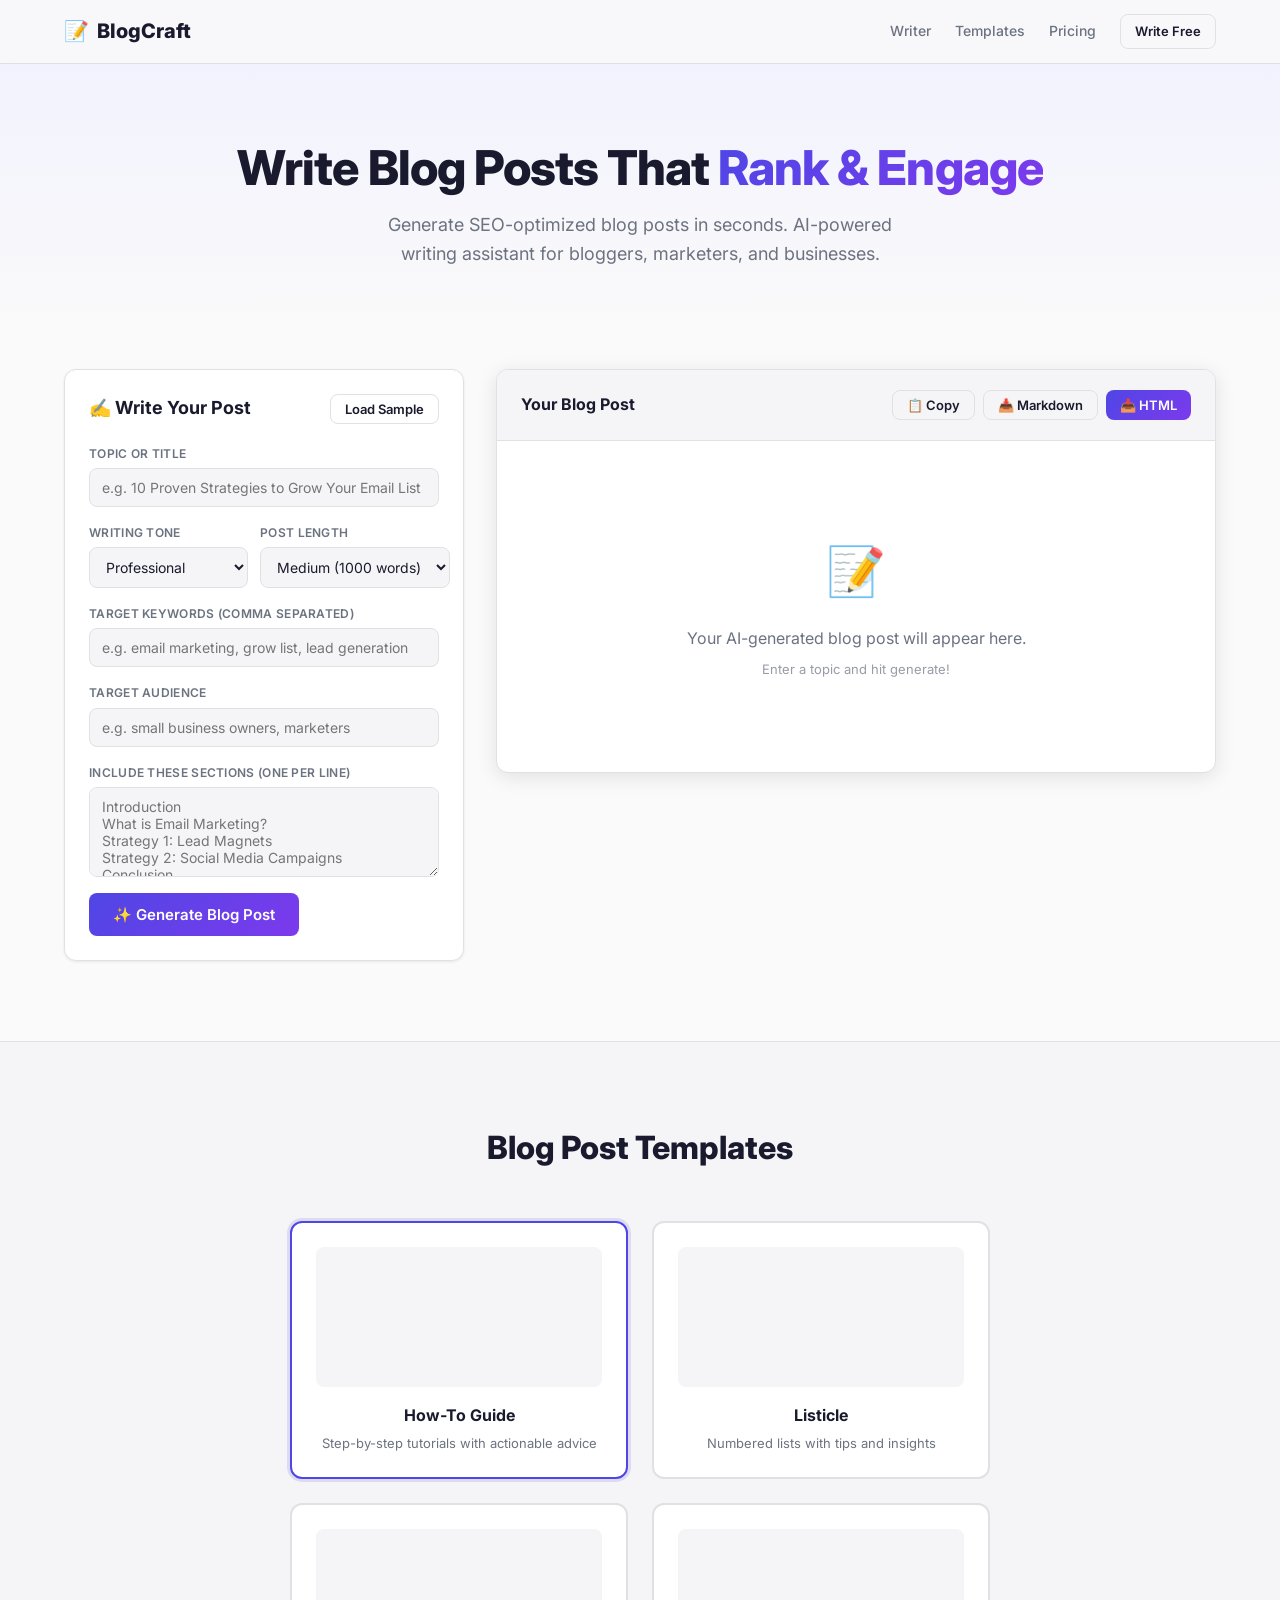
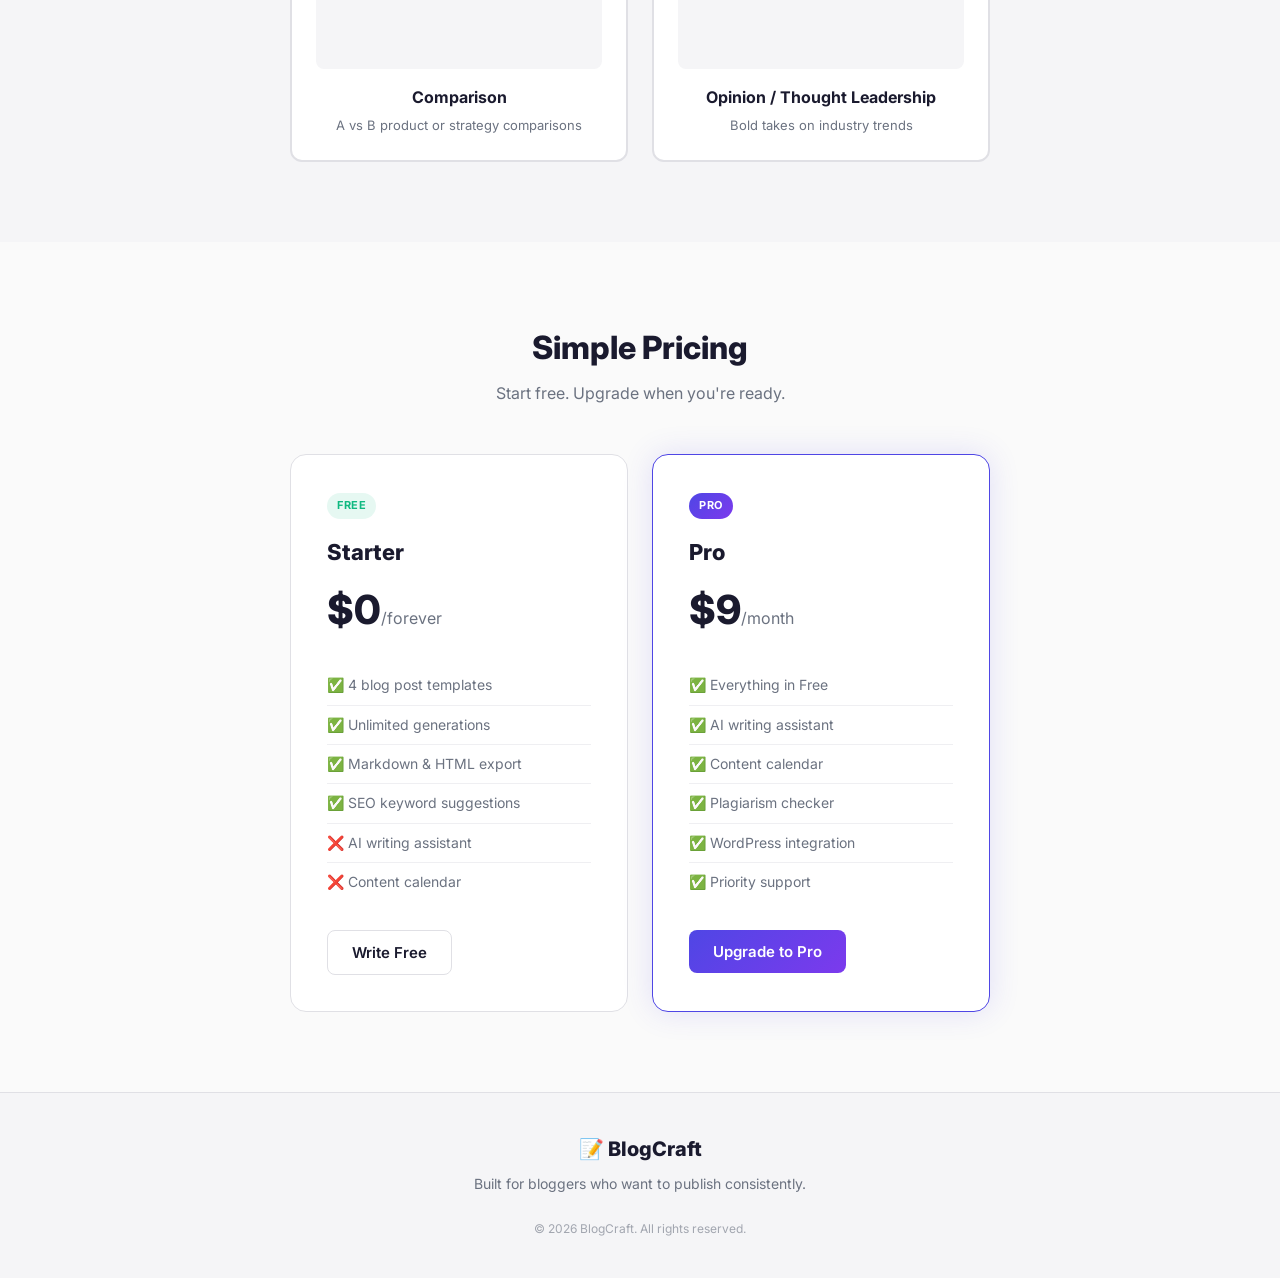
==== index.html @ 49702449 "Initial: blogcraft with AdSense" ====
<!DOCTYPE html>
<html lang="en">
<head>
  <meta charset="UTF-8">
  <meta name="viewport" content="width=device-width, initial-scale=1.0">
  <title>BlogCraft — AI Blog Post Writer | Free Blog Post Generator</title>
  <meta name="description" content="Generate full blog posts in seconds with our free AI-powered writer. Multiple tones, SEO-optimized outlines. No signup required.">
  <link rel="stylesheet" href="/src/css/style.css">
  <link rel="preconnect" href="https://fonts.googleapis.com">
  <link href="https://fonts.googleapis.com/css2?family=Inter:wght@400;500;600;700;800&family=Merriweather:wght@400;700&display=swap" rel="stylesheet">
<script async src="https://pagead2.googlesyndication.com/pagead/js/adsbygoogle.js?client=pub-8410225250422623" crossorigin="anonymous"></script>
</head>
<body>
  <nav class="navbar">
    <div class="container nav-inner">
      <a href="#" class="logo"><span class="logo-icon">📝</span> BlogCraft</a>
      <div class="nav-links">
        <a href="#writer" class="nav-link">Writer</a>
        <a href="#templates" class="nav-link">Templates</a>
        <a href="#pricing" class="nav-link">Pricing</a>
        <a href="#writer" class="btn btn-sm btn-outline">Write Free</a>
      </div>
    </div>
  </nav>

  <section class="hero">
    <div class="container hero-content">
      <h1>Write Blog Posts That <span class="gradient-text">Rank & Engage</span></h1>
      <p class="hero-subtitle">Generate SEO-optimized blog posts in seconds. AI-powered writing assistant for bloggers, marketers, and businesses.</p>
    </div>
  </section>

  <section id="writer" class="writer-section">
    <div class="container">
      <div class="writer-layout">
        <!-- Controls Panel -->
        <div class="controls-panel">
          <div class="panel-header">
            <h2>✍️ Write Your Post</h2>
            <button class="btn btn-sm btn-outline" onclick="loadSample()">Load Sample</button>
          </div>

          <div class="form-group">
            <label for="topic">Topic or Title</label>
            <input type="text" id="topic" placeholder="e.g. 10 Proven Strategies to Grow Your Email List in 2026">
          </div>

          <div class="form-row">
            <div class="form-group">
              <label for="tone">Writing Tone</label>
              <select id="tone">
                <option value="professional">Professional</option>
                <option value="casual">Casual & Friendly</option>
                <option value="authoritative">Authoritative</option>
                <option value="conversational">Conversational</option>
              </select>
            </div>
            <div class="form-group">
              <label for="length">Post Length</label>
              <select id="length">
                <option value="short">Short (500 words)</option>
                <option value="medium" selected>Medium (1000 words)</option>
                <option value="long">Long (1500+ words)</option>
              </select>
            </div>
          </div>

          <div class="form-group">
            <label for="keywords">Target Keywords (comma separated)</label>
            <input type="text" id="keywords" placeholder="e.g. email marketing, grow list, lead generation">
          </div>

          <div class="form-group">
            <label for="audience">Target Audience</label>
            <input type="text" id="audience" placeholder="e.g. small business owners, marketers">
          </div>

          <div class="form-group">
            <label for="includeSections">Include These Sections (one per line)</label>
            <textarea id="includeSections" rows="4" placeholder="Introduction&#10;What is Email Marketing?&#10;Strategy 1: Lead Magnets&#10;Strategy 2: Social Media Campaigns&#10;Conclusion"></textarea>
          </div>

          <button class="btn btn-primary btn-lg" onclick="generatePost()">✨ Generate Blog Post</button>
        </div>

        <!-- Output Panel -->
        <div class="output-panel">
          <div class="output-header">
            <h3>Your Blog Post</h3>
            <div class="output-actions">
              <button class="btn btn-sm btn-outline" onclick="copyPost()">📋 Copy</button>
              <button class="btn btn-sm btn-outline" onclick="downloadMD()">📥 Markdown</button>
              <button class="btn btn-sm btn-primary" onclick="downloadHTML()">📥 HTML</button>
            </div>
          </div>

          <div id="postOutput" class="post-output">
            <div class="empty-state" id="postEmpty">
              <div class="empty-icon">📝</div>
              <p>Your AI-generated blog post will appear here.</p>
              <p class="empty-hint">Enter a topic and hit generate!</p>
            </div>
          </div>

          <div id="postLoading" class="loading-state" style="display:none;">
            <div class="spinner"></div>
            <p>Writing your blog post...</p>
          </div>
        </div>
      </div>
    </div>
  </section>

  <!-- Templates Section -->
  <section id="templates" class="templates-section">
    <div class="container">
      <h2>Blog Post Templates</h2>
      <div class="templates-grid">
        <div class="template-card active" onclick="selectTemplate('howto')">
          <div class="template-preview howto-preview"></div>
          <h3>How-To Guide</h3>
          <p>Step-by-step tutorials with actionable advice</p>
        </div>
        <div class="template-card" onclick="selectTemplate('listicle')">
          <div class="template-preview listicle-preview"></div>
          <h3>Listicle</h3>
          <p>Numbered lists with tips and insights</p>
        </div>
        <div class="template-card" onclick="selectTemplate('comparison')">
          <div class="template-preview comparison-preview"></div>
          <h3>Comparison</h3>
          <p>A vs B product or strategy comparisons</p>
        </div>
        <div class="template-card" onclick="selectTemplate('opinion')">
          <div class="template-preview opinion-preview"></div>
          <h3>Opinion / Thought Leadership</h3>
          <p>Bold takes on industry trends</p>
        </div>
      </div>
    </div>
  </section>

  <!-- Pricing Section -->
  <section id="pricing" class="pricing-section">
    <div class="container">
      <h2>Simple Pricing</h2>
      <p class="pricing-subtitle">Start free. Upgrade when you're ready.</p>
      <div class="pricing-grid">
        <div class="pricing-card">
          <div class="pricing-badge free">Free</div>
          <h3>Starter</h3>
          <div class="price">$0<span>/forever</span></div>
          <ul class="feature-list">
            <li>✅ 4 blog post templates</li>
            <li>✅ Unlimited generations</li>
            <li>✅ Markdown & HTML export</li>
            <li>✅ SEO keyword suggestions</li>
            <li>❌ AI writing assistant</li>
            <li>❌ Content calendar</li>
          </ul>
          <button class="btn btn-outline btn-lg" onclick="document.getElementById('topic').focus()">Write Free</button>
        </div>
        <div class="pricing-card featured">
          <div class="pricing-badge pro">PRO</div>
          <h3>Pro</h3>
          <div class="price">$9<span>/month</span></div>
          <ul class="feature-list">
            <li>✅ Everything in Free</li>
            <li>✅ AI writing assistant</li>
            <li>✅ Content calendar</li>
            <li>✅ Plagiarism checker</li>
            <li>✅ WordPress integration</li>
            <li>✅ Priority support</li>
          </ul>
          <button class="btn btn-primary btn-lg">Upgrade to Pro</button>
        </div>
      </div>
    </div>
  </section>

  <footer class="footer">
    <div class="container footer-inner">
      <div class="footer-brand"><span class="logo-icon">📝</span> BlogCraft</div>
      <p>Built for bloggers who want to publish consistently.</p>
      <p class="footer-note">&copy; 2026 BlogCraft. All rights reserved.</p>
    </div>
  </footer>

  <script src="/src/js/app.js"></script>
</body>
</html>
---- src/css/style.css ----
*, *::before, *::after { box-sizing: border-box; margin: 0; padding: 0; }

:root {
  --bg: #fafafa; --surface: #fff; --surface-2: #f5f5f7;
  --border: #e0e0e5; --text: #1a1a2e; --text-dim: #6b7280;
  --primary: #4f46e5; --primary-hover: #4338ca;
  --accent: #0ea5e9; --gradient-1: #4f46e5; --gradient-2: #7c3aed;
  --warning: #f59e0b; --danger: #ef4444; --success: #10b981;
  --radius: 12px; --radius-sm: 8px; --shadow: 0 1px 3px rgba(0,0,0,0.08);
  --shadow-lg: 0 4px 20px rgba(0,0,0,0.1);
}

html { scroll-behavior: smooth; }
body { font-family: 'Inter', sans-serif; background: var(--bg); color: var(--text); line-height: 1.6; overflow-x: hidden; }
.container { max-width: 1200px; margin: 0 auto; padding: 0 24px; }

/* Buttons */
.btn { display: inline-flex; align-items: center; gap: 8px; padding: 10px 20px; border: 1px solid var(--border); border-radius: var(--radius-sm); font-family: inherit; font-size: 14px; font-weight: 600; cursor: pointer; transition: all 0.2s ease; text-decoration: none; background: transparent; color: var(--text); }
.btn-primary { background: linear-gradient(135deg, var(--gradient-1), var(--gradient-2)); color: #fff; border: none; }
.btn-primary:hover { transform: translateY(-1px); box-shadow: 0 4px 16px rgba(79,70,229,0.3); }
.btn-outline { background: transparent; color: var(--text); border-color: var(--border); }
.btn-outline:hover { border-color: var(--primary); color: var(--primary); }
.btn-sm { padding: 6px 14px; font-size: 13px; }
.btn-lg { padding: 12px 24px; font-size: 15px; }

/* Navbar */
.navbar { position: fixed; top: 0; left: 0; right: 0; z-index: 100; background: rgba(250,250,250,0.85); backdrop-filter: blur(20px); border-bottom: 1px solid var(--border); padding: 14px 0; }
.nav-inner { display: flex; align-items: center; justify-content: space-between; }
.logo { font-size: 20px; font-weight: 800; color: var(--text); text-decoration: none; display: flex; align-items: center; gap: 8px; }
.nav-links { display: flex; align-items: center; gap: 24px; }
.nav-link { color: var(--text-dim); text-decoration: none; font-size: 14px; font-weight: 500; transition: color 0.2s; }
.nav-link:hover { color: var(--text); }

/* Hero */
.hero { padding: 140px 0 60px; text-align: center; background: linear-gradient(180deg, #f0f0ff 0%, var(--bg) 100%); }
.hero h1 { font-size: clamp(28px, 4vw, 48px); font-weight: 800; line-height: 1.15; margin-bottom: 16px; letter-spacing: -0.02em; color: var(--text); }
.gradient-text { background: linear-gradient(135deg, var(--gradient-1), var(--gradient-2)); -webkit-background-clip: text; -webkit-text-fill-color: transparent; background-clip: text; }
.hero-subtitle { font-size: clamp(15px, 2vw, 18px); color: var(--text-dim); max-width: 520px; margin: 0 auto; }

/* Writer Section */
.writer-section { padding: 40px 0 80px; }
.writer-layout { display: grid; grid-template-columns: 400px 1fr; gap: 32px; align-items: start; }

.controls-panel { background: var(--surface); border: 1px solid var(--border); border-radius: var(--radius); padding: 24px; box-shadow: var(--shadow); position: sticky; top: 80px; max-height: calc(100vh - 100px); overflow-y: auto; }
.panel-header { display: flex; justify-content: space-between; align-items: center; margin-bottom: 20px; }
.panel-header h2 { font-size: 18px; font-weight: 700; }

.form-group { display: flex; flex-direction: column; gap: 5px; margin-bottom: 16px; }
.form-group label { font-size: 12px; font-weight: 600; color: var(--text-dim); text-transform: uppercase; letter-spacing: 0.3px; }
textarea, input[type="text"], select { background: var(--surface-2); border: 1px solid var(--border); border-radius: var(--radius-sm); padding: 10px 12px; color: var(--text); font-family: inherit; font-size: 14px; transition: border-color 0.2s; outline: none; resize: vertical; }
textarea:focus, input[type="text"]:focus, select:focus { border-color: var(--primary); box-shadow: 0 0 0 3px rgba(79,70,229,0.1); }
.form-row { display: grid; grid-template-columns: 1fr 1fr; gap: 12px; }

/* Output Panel */
.output-panel { background: var(--surface); border: 1px solid var(--border); border-radius: var(--radius); overflow: hidden; box-shadow: var(--shadow-lg); display: flex; flex-direction: column; max-height: calc(100vh - 100px); }
.output-header { padding: 20px 24px; border-bottom: 1px solid var(--border); display: flex; justify-content: space-between; align-items: center; background: var(--surface-2); }
.output-header h3 { font-size: 16px; font-weight: 700; }
.output-actions { display: flex; gap: 8px; }

.post-output { padding: 32px; overflow-y: auto; flex: 1; }

/* Blog Post Styles */
.blog-post { font-family: 'Merriweather', Georgia, serif; line-height: 1.8; color: #2d2d2d; }
.blog-post h1 { font-size: 32px; font-weight: 700; margin-bottom: 8px; color: #1a1a2e; line-height: 1.2; }
.blog-post .post-meta { font-family: 'Inter', sans-serif; font-size: 14px; color: var(--text-dim); margin-bottom: 24px; padding-bottom: 16px; border-bottom: 1px solid var(--border); }
.blog-post h2 { font-size: 24px; font-weight: 700; margin: 32px 0 16px; color: #1a1a2e; }
.blog-post h3 { font-size: 18px; font-weight: 600; margin: 24px 0 12px; color: #2d2d2d; }
.blog-post p { margin-bottom: 16px; font-size: 15px; }
.blog-post ul, .blog-post ol { margin: 16px 0; padding-left: 24px; }
.blog-post li { margin-bottom: 8px; font-size: 15px; }
.blog-post blockquote { border-left: 4px solid var(--primary); padding: 16px 20px; margin: 20px 0; background: #f8f8ff; border-radius: 0 8px 8px 0; font-style: italic; }
.blog-post code { background: #f5f5f7; padding: 2px 6px; border-radius: 4px; font-size: 14px; }
.blog-post pre { background: #1a1a2e; color: #e8e8f0; padding: 16px; border-radius: 8px; overflow-x: auto; margin: 16px 0; }
.blog-post pre code { background: none; color: inherit; padding: 0; }

.empty-state { text-align: center; padding: 60px 20px; color: var(--text-dim); }
.empty-icon { font-size: 48px; margin-bottom: 16px; }
.empty-hint { font-size: 13px; opacity: 0.7; margin-top: 8px; }

.loading-state { text-align: center; padding: 60px 20px; color: var(--text-dim); }
.spinner { width: 40px; height: 40px; border: 3px solid var(--border); border-top-color: var(--primary); border-radius: 50%; animation: spin 0.8s linear infinite; margin: 0 auto 16px; }
@keyframes spin { to { transform: rotate(360deg); } }

/* Templates Section */
.templates-section { padding: 80px 0; background: var(--surface-2); border-top: 1px solid var(--border); }
.templates-section h2 { text-align: center; font-size: 32px; font-weight: 800; margin-bottom: 48px; color: var(--text); }
.templates-grid { display: grid; grid-template-columns: repeat(2, 1fr); gap: 24px; max-width: 700px; margin: 0 auto; }
.template-card { background: var(--surface); border: 2px solid var(--border); border-radius: var(--radius); padding: 24px; text-align: center; cursor: pointer; transition: all 0.2s ease; }
.template-card:hover { transform: translateY(-2px); box-shadow: var(--shadow-lg); }
.template-card.active { border-color: var(--primary); box-shadow: 0 0 0 3px rgba(79,70,229,0.15); }
.template-preview { height: 140px; background: var(--surface-2); border-radius: var(--radius-sm); margin-bottom: 16px; display: flex; align-items: center; justify-content: center; font-size: 36px; }
.template-card h3 { font-size: 16px; font-weight: 700; margin-bottom: 4px; color: var(--text); }
.template-card p { font-size: 13px; color: var(--text-dim); }

/* Pricing */
.pricing-section { padding: 80px 0; text-align: center; }
.pricing-section h2 { font-size: 32px; font-weight: 800; margin-bottom: 8px; color: var(--text); }
.pricing-subtitle { color: var(--text-dim); margin-bottom: 48px; font-size: 16px; }
.pricing-grid { display: grid; grid-template-columns: repeat(2, 1fr); gap: 24px; max-width: 700px; margin: 0 auto; }
.pricing-card { background: var(--surface); border: 1px solid var(--border); border-radius: 16px; padding: 36px; text-align: left; transition: all 0.2s ease; }
.pricing-card:hover { transform: translateY(-2px); box-shadow: var(--shadow-lg); }
.pricing-card.featured { border-color: var(--primary); box-shadow: 0 0 30px rgba(79,70,229,0.15); }
.pricing-badge { display: inline-block; font-size: 11px; font-weight: 700; text-transform: uppercase; letter-spacing: 0.5px; padding: 4px 10px; border-radius: 20px; margin-bottom: 16px; }
.pricing-badge.free { background: rgba(16,185,129,0.1); color: var(--success); }
.pricing-badge.pro { background: linear-gradient(135deg, var(--gradient-1), var(--gradient-2)); color: #fff; }
.pricing-card h3 { font-size: 22px; font-weight: 800; margin-bottom: 8px; color: var(--text); }
.price { font-size: 40px; font-weight: 800; margin-bottom: 24px; color: var(--text); }
.price span { font-size: 16px; color: var(--text-dim); font-weight: 400; }
.feature-list { list-style: none; padding: 0; margin-bottom: 28px; }
.feature-list li { padding: 8px 0; font-size: 14px; color: var(--text-dim); border-bottom: 1px solid rgba(224,224,229,0.5); }
.feature-list li:last-child { border-bottom: none; }

/* Footer */
.footer { padding: 40px 0; border-top: 1px solid var(--border); text-align: center; background: var(--surface-2); }
.footer-inner { display: flex; flex-direction: column; align-items: center; gap: 8px; }
.footer-brand { font-size: 20px; font-weight: 800; color: var(--text); }
.footer p { color: var(--text-dim); font-size: 14px; }
.footer-note { font-size: 12px !important; opacity: 0.6; margin-top: 16px !important; }

/* Responsive */
@media (max-width: 900px) {
  .writer-layout { grid-template-columns: 1fr; }
  .controls-panel { position: static; max-height: none; }
  .templates-grid { grid-template-columns: 1fr; }
  .pricing-grid { grid-template-columns: 1fr; }
}
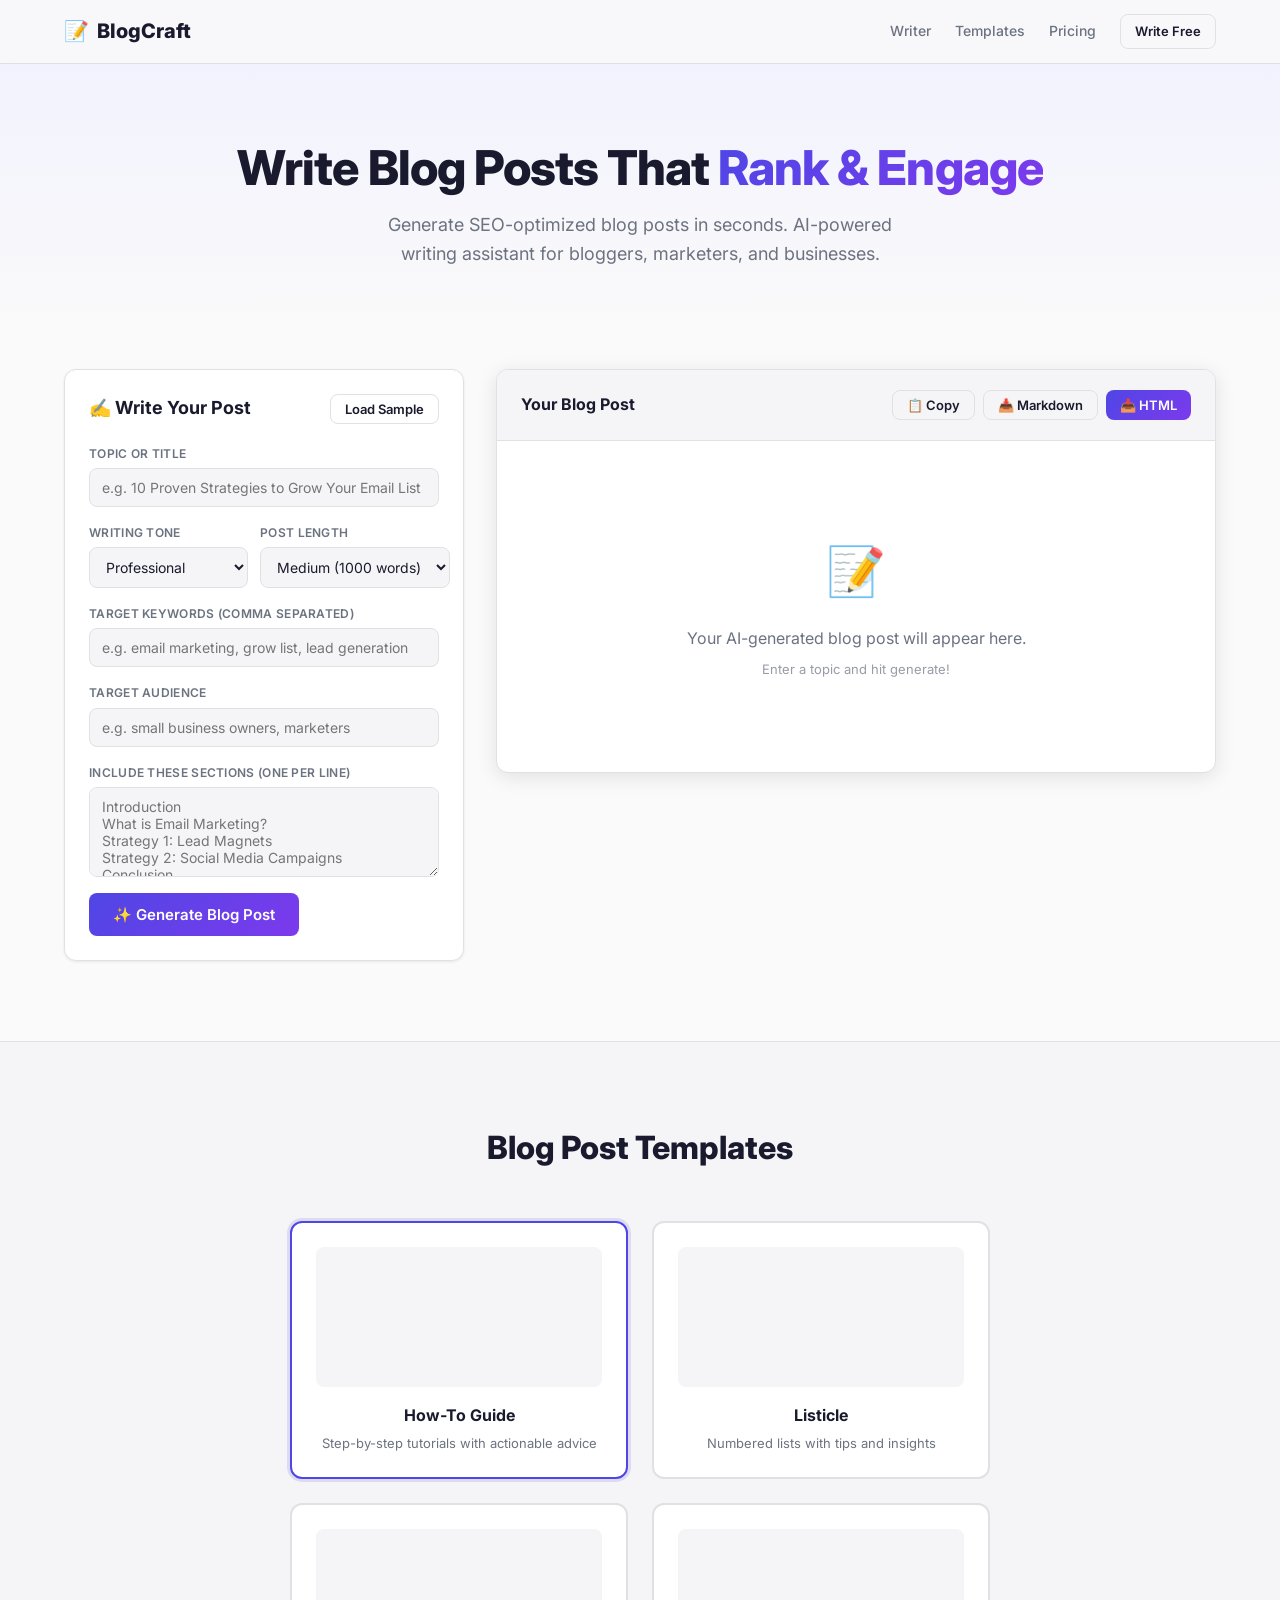
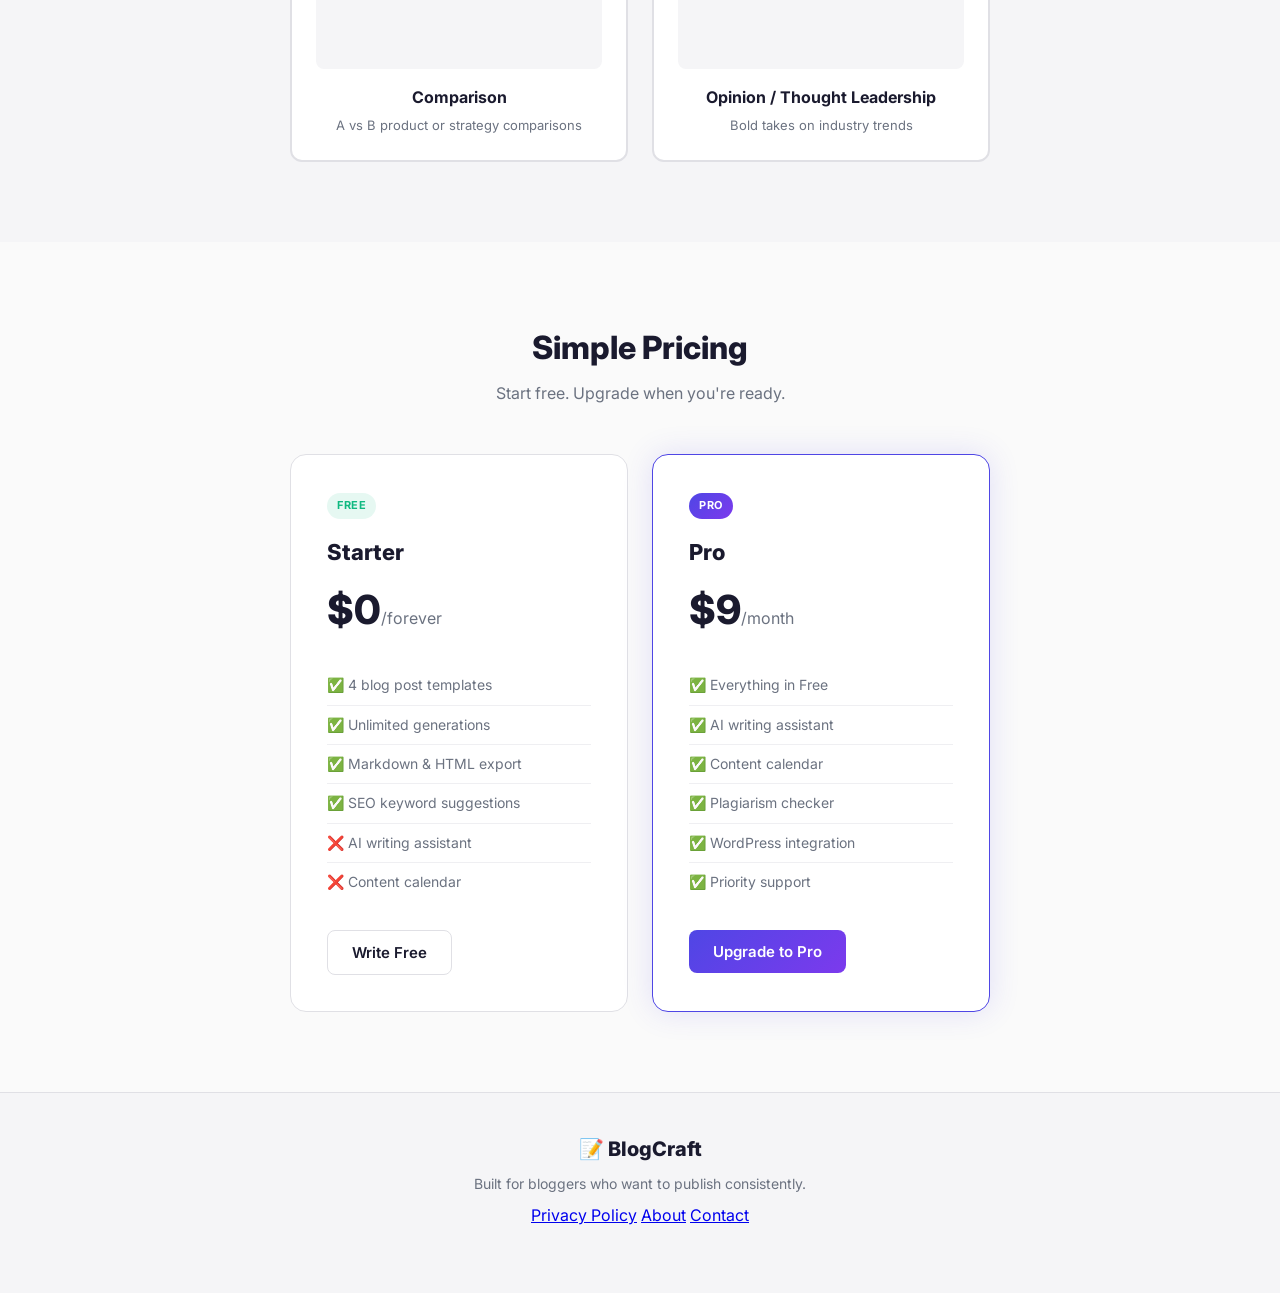
==== commit 5c342280: "Deploy production content: static HTML, AdSense, trust pages" ====
--- a/index.html
+++ b/index.html
@@ -182,7 +182,12 @@
     <div class="container footer-inner">
       <div class="footer-brand"><span class="logo-icon">📝</span> BlogCraft</div>
       <p>Built for bloggers who want to publish consistently.</p>
-      <p class="footer-note">&copy; 2026 BlogCraft. All rights reserved.</p>
+      <nav class="footer-nav">
+      <a href="/privacy.html">Privacy Policy</a>
+      <a href="/about.html">About</a>
+      <a href="/contact.html">Contact</a>
+    </nav>
+    <p class="footer-note"&copy; 2026 BlogCraft. All rights reserved.</p>
     </div>
   </footer>
 
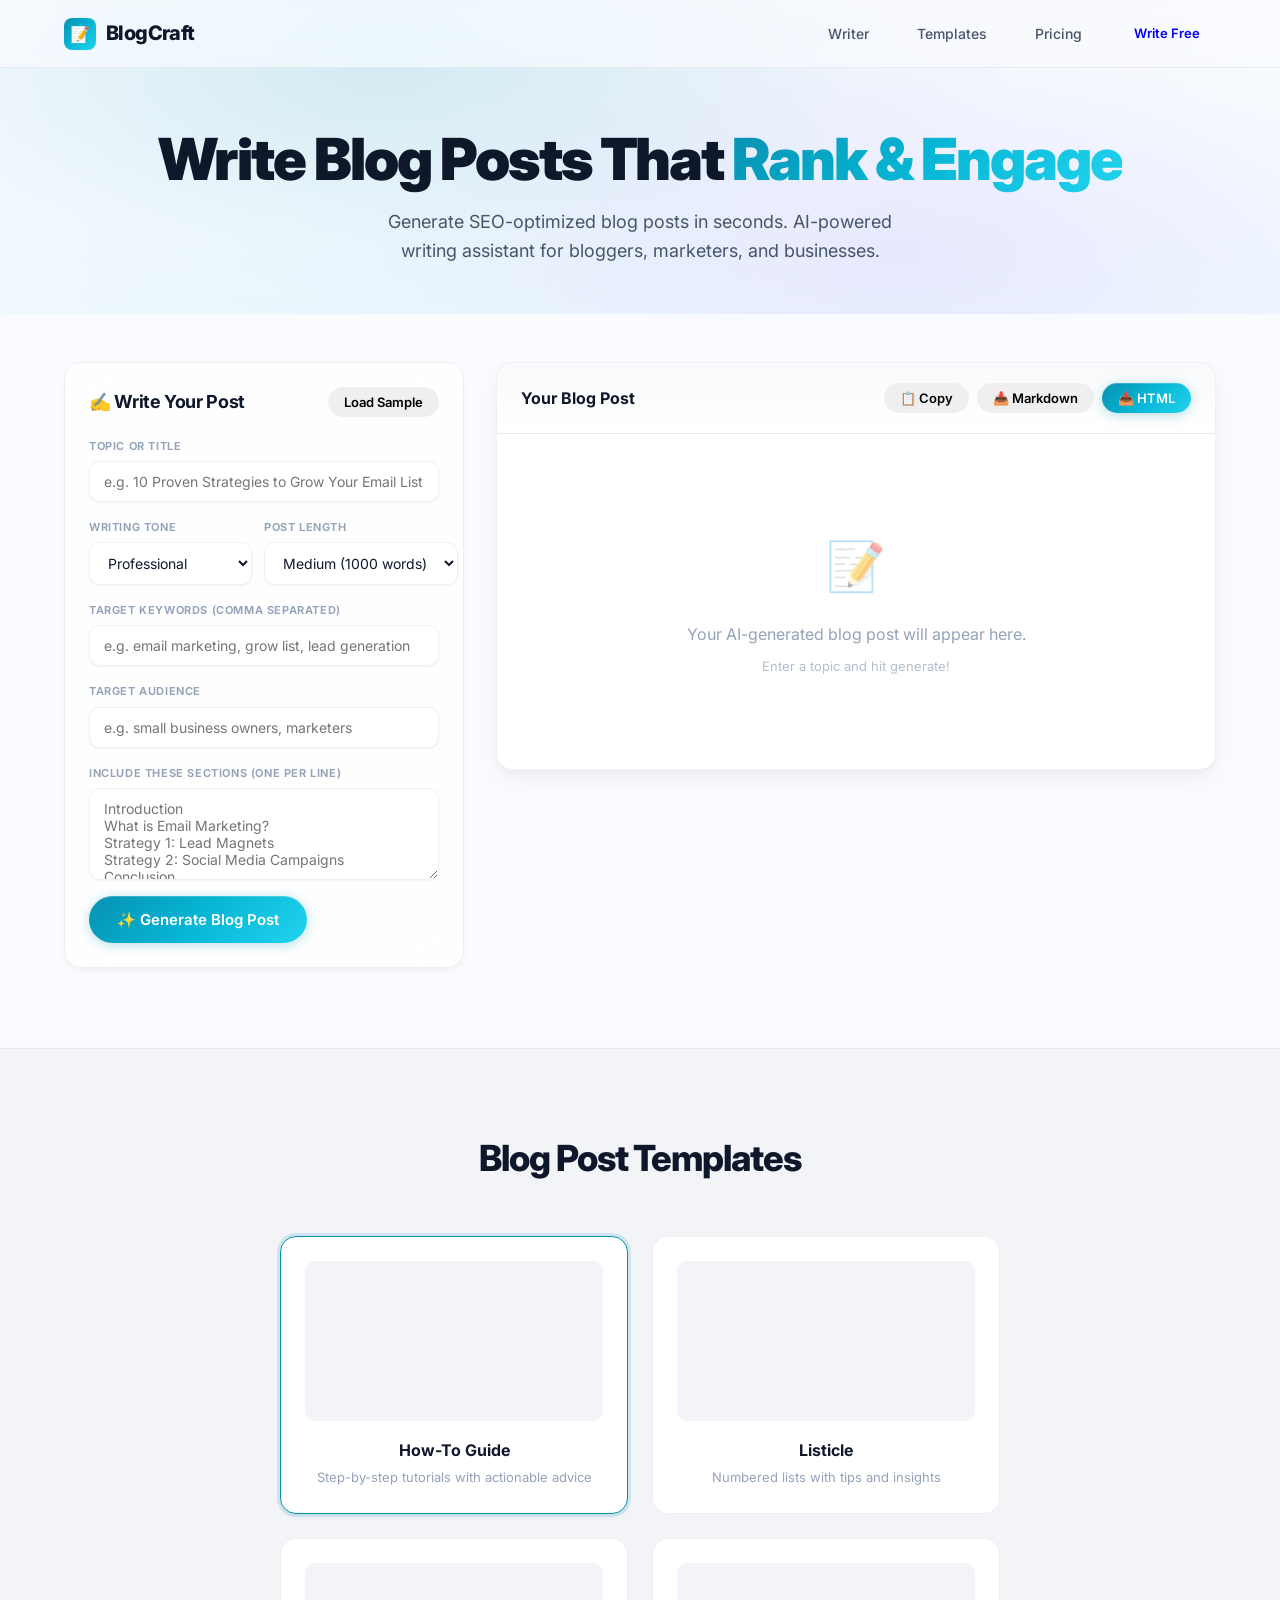
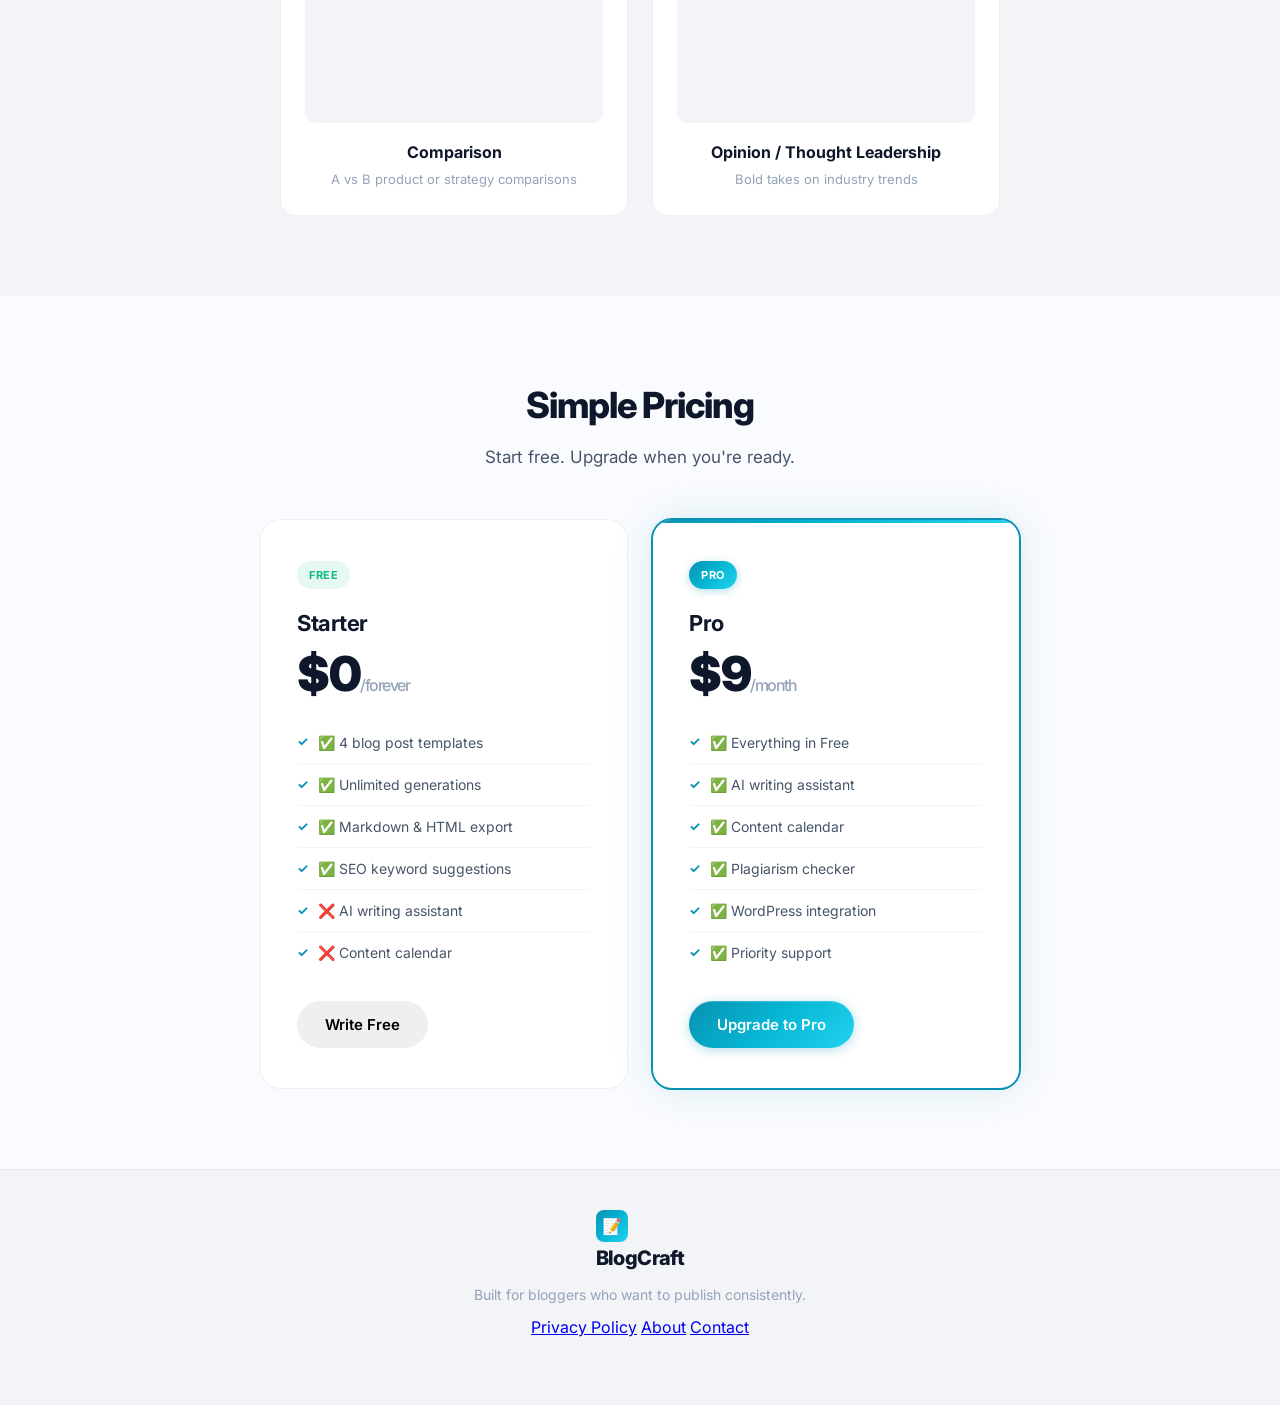
==== commit 35911039: "Fix: meta tag + clean ads.txt" ====
--- a/index.html
+++ b/index.html
@@ -9,6 +9,7 @@
   <link rel="preconnect" href="https://fonts.googleapis.com">
   <link href="https://fonts.googleapis.com/css2?family=Inter:wght@400;500;600;700;800&family=Merriweather:wght@400;700&display=swap" rel="stylesheet">
 <script async src="https://pagead2.googlesyndication.com/pagead/js/adsbygoogle.js?client=pub-8410225250422623" crossorigin="anonymous"></script>
+<meta name="google-adsense-account" content="ca-pub-8410225250422623">
 </head>
 <body>
   <nav class="navbar">
--- a/src/css/style.css
+++ b/src/css/style.css
@@ -1,126 +1,326 @@
+/* ===== BlogCraft — Modern 2026 Design System ===== */
+
+@import url('https://fonts.googleapis.com/css2?family=Inter:wght@300;400;500;600;700;800;900&family=Merriweather:wght@400;700&display=swap');
+
 *, *::before, *::after { box-sizing: border-box; margin: 0; padding: 0; }
 
 :root {
-  --bg: #fafafa; --surface: #fff; --surface-2: #f5f5f7;
-  --border: #e0e0e5; --text: #1a1a2e; --text-dim: #6b7280;
-  --primary: #4f46e5; --primary-hover: #4338ca;
-  --accent: #0ea5e9; --gradient-1: #4f46e5; --gradient-2: #7c3aed;
-  --warning: #f59e0b; --danger: #ef4444; --success: #10b981;
-  --radius: 12px; --radius-sm: 8px; --shadow: 0 1px 3px rgba(0,0,0,0.08);
-  --shadow-lg: 0 4px 20px rgba(0,0,0,0.1);
+  --bg: #fafbfe;
+  --surface: rgba(255, 255, 255, 0.78);
+  --surface-solid: #ffffff;
+  --surface-2: #f3f4f8;
+  --border: rgba(0, 0, 0, 0.06);
+  --border-hover: rgba(0, 0, 0, 0.12);
+  --text: #0f172a;
+  --text-secondary: #475569;
+  --text-dim: #94a3b8;
+
+  --primary: #0891b2;
+  --primary-hover: #0e7490;
+  --primary-light: rgba(8, 145, 178, 0.08);
+  --primary-glow: rgba(8, 145, 178, 0.3);
+  --accent: #06b6d4;
+  --accent-2: #8b5cf6;
+
+  --gradient-primary: linear-gradient(135deg, #0891b2 0%, #06b6d4 50%, #22d3ee 100%);
+  --gradient-hero: radial-gradient(ellipse at 30% 20%, rgba(8, 145, 178, 0.1) 0%, transparent 50%),
+                   radial-gradient(ellipse at 70% 80%, rgba(139, 92, 246, 0.06) 0%, transparent 50%),
+                   linear-gradient(180deg, #fafbfe 0%, #f0f9ff 100%);
+
+  --shadow-sm: 0 1px 2px rgba(0, 0, 0, 0.03), 0 1px 3px rgba(0, 0, 0, 0.02);
+  --shadow-md: 0 4px 6px -1px rgba(0, 0, 0, 0.04), 0 2px 4px -2px rgba(0, 0, 0, 0.03);
+  --shadow-lg: 0 10px 25px -3px rgba(0, 0, 0, 0.06), 0 4px 10px -4px rgba(0, 0, 0, 0.03);
+  --shadow-xl: 0 20px 50px -12px rgba(0, 0, 0, 0.1);
+  --shadow-glow: 0 0 40px rgba(8, 145, 178, 0.15);
+
+  --radius: 16px;
+  --radius-sm: 10px;
+  --radius-pill: 9999px;
 }
 
 html { scroll-behavior: smooth; }
-body { font-family: 'Inter', sans-serif; background: var(--bg); color: var(--text); line-height: 1.6; overflow-x: hidden; }
+
+body {
+  font-family: 'Inter', -apple-system, BlinkMacSystemFont, sans-serif;
+  background: var(--bg); color: var(--text); line-height: 1.65;
+  overflow-x: hidden;
+  -webkit-font-smoothing: antialiased;
+}
+
 .container { max-width: 1200px; margin: 0 auto; padding: 0 24px; }
 
-/* Buttons */
-.btn { display: inline-flex; align-items: center; gap: 8px; padding: 10px 20px; border: 1px solid var(--border); border-radius: var(--radius-sm); font-family: inherit; font-size: 14px; font-weight: 600; cursor: pointer; transition: all 0.2s ease; text-decoration: none; background: transparent; color: var(--text); }
-.btn-primary { background: linear-gradient(135deg, var(--gradient-1), var(--gradient-2)); color: #fff; border: none; }
-.btn-primary:hover { transform: translateY(-1px); box-shadow: 0 4px 16px rgba(79,70,229,0.3); }
-.btn-outline { background: transparent; color: var(--text); border-color: var(--border); }
-.btn-outline:hover { border-color: var(--primary); color: var(--primary); }
-.btn-sm { padding: 6px 14px; font-size: 13px; }
-.btn-lg { padding: 12px 24px; font-size: 15px; }
-
-/* Navbar */
-.navbar { position: fixed; top: 0; left: 0; right: 0; z-index: 100; background: rgba(250,250,250,0.85); backdrop-filter: blur(20px); border-bottom: 1px solid var(--border); padding: 14px 0; }
+/* ===== Buttons ===== */
+.btn {
+  display: inline-flex; align-items: center; gap: 8px;
+  padding: 11px 22px; border: none; border-radius: var(--radius-pill);
+  font-family: inherit; font-size: 14px; font-weight: 600;
+  cursor: pointer; transition: all 0.25s cubic-bezier(0.4, 0, 0.2, 1);
+  text-decoration: none; position: relative; overflow: hidden;
+}
+.btn-primary {
+  background: var(--gradient-primary); color: #fff;
+  box-shadow: 0 2px 12px rgba(8, 145, 178, 0.3), inset 0 1px 0 rgba(255,255,255,0.2);
+}
+.btn-primary:hover {
+  transform: translateY(-2px);
+  box-shadow: 0 6px 24px rgba(8, 145, 178, 0.35), inset 0 1px 0 rgba(255,255,255,0.2);
+}
+.btn-primary:active { transform: translateY(0); }
+
+.btn-secondary {
+  background: var(--surface-solid); color: var(--text);
+  border: 1.5px solid var(--border); box-shadow: var(--shadow-sm);
+}
+.btn-secondary:hover {
+  border-color: var(--primary); color: var(--primary);
+  box-shadow: var(--shadow-md); transform: translateY(-1px);
+}
+
+.btn-sm { padding: 7px 16px; font-size: 13px; }
+.btn-lg { padding: 14px 28px; font-size: 15px; }
+
+/* ===== Navbar ===== */
+.navbar {
+  position: fixed; top: 0; left: 0; right: 0; z-index: 100;
+  background: rgba(250, 251, 254, 0.7);
+  backdrop-filter: blur(24px) saturate(180%);
+  -webkit-backdrop-filter: blur(24px) saturate(180%);
+  border-bottom: 1px solid var(--border); padding: 16px 0;
+}
 .nav-inner { display: flex; align-items: center; justify-content: space-between; }
-.logo { font-size: 20px; font-weight: 800; color: var(--text); text-decoration: none; display: flex; align-items: center; gap: 8px; }
+
+.logo {
+  font-size: 20px; font-weight: 800; color: var(--text);
+  text-decoration: none; display: flex; align-items: center; gap: 10px;
+  letter-spacing: -0.03em;
+}
+.logo-icon {
+  width: 32px; height: 32px; border-radius: 8px;
+  background: var(--gradient-primary);
+  display: flex; align-items: center; justify-content: center;
+  color: #fff; font-size: 16px;
+}
+
 .nav-links { display: flex; align-items: center; gap: 24px; }
-.nav-link { color: var(--text-dim); text-decoration: none; font-size: 14px; font-weight: 500; transition: color 0.2s; }
-.nav-link:hover { color: var(--text); }
-
-/* Hero */
-.hero { padding: 140px 0 60px; text-align: center; background: linear-gradient(180deg, #f0f0ff 0%, var(--bg) 100%); }
-.hero h1 { font-size: clamp(28px, 4vw, 48px); font-weight: 800; line-height: 1.15; margin-bottom: 16px; letter-spacing: -0.02em; color: var(--text); }
-.gradient-text { background: linear-gradient(135deg, var(--gradient-1), var(--gradient-2)); -webkit-background-clip: text; -webkit-text-fill-color: transparent; background-clip: text; }
-.hero-subtitle { font-size: clamp(15px, 2vw, 18px); color: var(--text-dim); max-width: 520px; margin: 0 auto; }
-
-/* Writer Section */
-.writer-section { padding: 40px 0 80px; }
+.nav-link {
+  color: var(--text-secondary); text-decoration: none;
+  font-size: 14px; font-weight: 500; transition: all 0.2s;
+  padding: 6px 12px; border-radius: var(--radius-sm);
+}
+.nav-link:hover { color: var(--text); background: var(--primary-light); }
+
+/* ===== Hero ===== */
+.hero {
+  padding: calc(80px + 48px) 0 48px; text-align: center;
+  background: var(--gradient-hero); position: relative; overflow: hidden;
+}
+.hero::before {
+  content: ''; position: absolute; inset: 0; pointer-events: none;
+  background: radial-gradient(circle at 30% 20%, rgba(8,145,178,0.06) 0%, transparent 50%),
+              radial-gradient(circle at 70% 80%, rgba(139,92,246,0.05) 0%, transparent 50%);
+}
+.hero-content { position: relative; z-index: 1; }
+
+.hero h1 {
+  font-size: clamp(34px, 5vw, 58px); font-weight: 900; line-height: 1.08;
+  margin-bottom: 16px; letter-spacing: -0.035em; color: var(--text);
+}
+.gradient-text {
+  background: var(--gradient-primary);
+  -webkit-background-clip: text; -webkit-text-fill-color: transparent; background-clip: text;
+}
+.hero-subtitle {
+  font-size: clamp(16px, 2vw, 18px); color: var(--text-secondary);
+  max-width: 520px; margin: 0 auto; line-height: 1.65;
+}
+
+/* ===== Writer Section ===== */
+.writer-section { padding: 48px 0 80px; }
 .writer-layout { display: grid; grid-template-columns: 400px 1fr; gap: 32px; align-items: start; }
 
-.controls-panel { background: var(--surface); border: 1px solid var(--border); border-radius: var(--radius); padding: 24px; box-shadow: var(--shadow); position: sticky; top: 80px; max-height: calc(100vh - 100px); overflow-y: auto; }
+.controls-panel {
+  background: var(--surface); backdrop-filter: blur(20px);
+  border: 1px solid var(--border); border-radius: var(--radius);
+  padding: 24px; box-shadow: var(--shadow-md);
+  position: sticky; top: 96px; max-height: calc(100vh - 112px); overflow-y: auto;
+}
 .panel-header { display: flex; justify-content: space-between; align-items: center; margin-bottom: 20px; }
-.panel-header h2 { font-size: 18px; font-weight: 700; }
-
-.form-group { display: flex; flex-direction: column; gap: 5px; margin-bottom: 16px; }
-.form-group label { font-size: 12px; font-weight: 600; color: var(--text-dim); text-transform: uppercase; letter-spacing: 0.3px; }
-textarea, input[type="text"], select { background: var(--surface-2); border: 1px solid var(--border); border-radius: var(--radius-sm); padding: 10px 12px; color: var(--text); font-family: inherit; font-size: 14px; transition: border-color 0.2s; outline: none; resize: vertical; }
-textarea:focus, input[type="text"]:focus, select:focus { border-color: var(--primary); box-shadow: 0 0 0 3px rgba(79,70,229,0.1); }
+.panel-header h2 { font-size: 18px; font-weight: 700; letter-spacing: -0.02em; }
+
+.form-group { display: flex; flex-direction: column; gap: 6px; margin-bottom: 16px; }
+.form-group label {
+  font-size: 11px; font-weight: 650; color: var(--text-dim);
+  text-transform: uppercase; letter-spacing: 0.6px;
+}
+textarea, input[type="text"], select {
+  background: var(--surface-solid); border: 1.5px solid var(--border);
+  border-radius: var(--radius-sm); padding: 11px 14px;
+  color: var(--text); font-family: inherit; font-size: 14px;
+  transition: all 0.2s ease; outline: none; resize: vertical; box-shadow: var(--shadow-sm);
+}
+textarea:focus, input[type="text"]:focus, select:focus {
+  border-color: var(--primary);
+  box-shadow: 0 0 0 3px rgba(8, 145, 178, 0.12), var(--shadow-sm);
+}
 .form-row { display: grid; grid-template-columns: 1fr 1fr; gap: 12px; }
 
 /* Output Panel */
-.output-panel { background: var(--surface); border: 1px solid var(--border); border-radius: var(--radius); overflow: hidden; box-shadow: var(--shadow-lg); display: flex; flex-direction: column; max-height: calc(100vh - 100px); }
-.output-header { padding: 20px 24px; border-bottom: 1px solid var(--border); display: flex; justify-content: space-between; align-items: center; background: var(--surface-2); }
+.output-panel {
+  background: var(--surface-solid); border: 1px solid var(--border);
+  border-radius: var(--radius); overflow: hidden; box-shadow: var(--shadow-lg);
+  display: flex; flex-direction: column; max-height: calc(100vh - 112px);
+}
+.output-header {
+  padding: 20px 24px; border-bottom: 1px solid var(--border);
+  display: flex; justify-content: space-between; align-items: center;
+  background: linear-gradient(180deg, rgba(243,244,248,0.5), transparent);
+}
 .output-header h3 { font-size: 16px; font-weight: 700; }
 .output-actions { display: flex; gap: 8px; }
 
 .post-output { padding: 32px; overflow-y: auto; flex: 1; }
 
 /* Blog Post Styles */
-.blog-post { font-family: 'Merriweather', Georgia, serif; line-height: 1.8; color: #2d2d2d; }
-.blog-post h1 { font-size: 32px; font-weight: 700; margin-bottom: 8px; color: #1a1a2e; line-height: 1.2; }
-.blog-post .post-meta { font-family: 'Inter', sans-serif; font-size: 14px; color: var(--text-dim); margin-bottom: 24px; padding-bottom: 16px; border-bottom: 1px solid var(--border); }
-.blog-post h2 { font-size: 24px; font-weight: 700; margin: 32px 0 16px; color: #1a1a2e; }
-.blog-post h3 { font-size: 18px; font-weight: 600; margin: 24px 0 12px; color: #2d2d2d; }
+.blog-post {
+  font-family: 'Merriweather', Georgia, serif; line-height: 1.8; color: #1e293b;
+}
+.blog-post h1 {
+  font-family: 'Inter', sans-serif; font-size: 30px; font-weight: 800;
+  margin-bottom: 8px; color: var(--text); line-height: 1.2; letter-spacing: -0.02em;
+}
+.blog-post .post-meta {
+  font-family: 'Inter', sans-serif; font-size: 14px; color: var(--text-dim);
+  margin-bottom: 24px; padding-bottom: 16px; border-bottom: 1px solid var(--border);
+}
+.blog-post h2 { font-size: 24px; font-weight: 700; margin: 32px 0 16px; color: #0f172a; }
+.blog-post h3 { font-size: 18px; font-weight: 600; margin: 24px 0 12px; color: #1e293b; }
 .blog-post p { margin-bottom: 16px; font-size: 15px; }
 .blog-post ul, .blog-post ol { margin: 16px 0; padding-left: 24px; }
 .blog-post li { margin-bottom: 8px; font-size: 15px; }
-.blog-post blockquote { border-left: 4px solid var(--primary); padding: 16px 20px; margin: 20px 0; background: #f8f8ff; border-radius: 0 8px 8px 0; font-style: italic; }
-.blog-post code { background: #f5f5f7; padding: 2px 6px; border-radius: 4px; font-size: 14px; }
-.blog-post pre { background: #1a1a2e; color: #e8e8f0; padding: 16px; border-radius: 8px; overflow-x: auto; margin: 16px 0; }
+.blog-post blockquote {
+  border-left: 3px solid var(--primary); padding: 16px 20px; margin: 20px 0;
+  background: rgba(8, 145, 178, 0.04); border-radius: 0 var(--radius-sm) var(--radius-sm) 0;
+  font-style: italic; color: var(--text-secondary);
+}
+.blog-post code {
+  background: var(--surface-2); padding: 2px 6px; border-radius: 4px;
+  font-size: 13px; font-family: 'JetBrains Mono', monospace;
+}
+.blog-post pre {
+  background: #0f172a; color: #e2e8f0; padding: 20px; border-radius: var(--radius-sm);
+  overflow-x: auto; margin: 16px 0; font-size: 13px; line-height: 1.6;
+}
 .blog-post pre code { background: none; color: inherit; padding: 0; }
 
 .empty-state { text-align: center; padding: 60px 20px; color: var(--text-dim); }
-.empty-icon { font-size: 48px; margin-bottom: 16px; }
+.empty-icon { font-size: 48px; margin-bottom: 16px; opacity: 0.5; }
 .empty-hint { font-size: 13px; opacity: 0.7; margin-top: 8px; }
 
 .loading-state { text-align: center; padding: 60px 20px; color: var(--text-dim); }
-.spinner { width: 40px; height: 40px; border: 3px solid var(--border); border-top-color: var(--primary); border-radius: 50%; animation: spin 0.8s linear infinite; margin: 0 auto 16px; }
+.spinner {
+  width: 40px; height: 40px; border: 3px solid var(--border);
+  border-top-color: var(--primary); border-radius: 50%;
+  animation: spin 0.8s linear infinite; margin: 0 auto 16px;
+}
 @keyframes spin { to { transform: rotate(360deg); } }
 
-/* Templates Section */
+/* ===== Templates Section ===== */
 .templates-section { padding: 80px 0; background: var(--surface-2); border-top: 1px solid var(--border); }
-.templates-section h2 { text-align: center; font-size: 32px; font-weight: 800; margin-bottom: 48px; color: var(--text); }
-.templates-grid { display: grid; grid-template-columns: repeat(2, 1fr); gap: 24px; max-width: 700px; margin: 0 auto; }
-.template-card { background: var(--surface); border: 2px solid var(--border); border-radius: var(--radius); padding: 24px; text-align: center; cursor: pointer; transition: all 0.2s ease; }
-.template-card:hover { transform: translateY(-2px); box-shadow: var(--shadow-lg); }
-.template-card.active { border-color: var(--primary); box-shadow: 0 0 0 3px rgba(79,70,229,0.15); }
-.template-preview { height: 140px; background: var(--surface-2); border-radius: var(--radius-sm); margin-bottom: 16px; display: flex; align-items: center; justify-content: center; font-size: 36px; }
-.template-card h3 { font-size: 16px; font-weight: 700; margin-bottom: 4px; color: var(--text); }
+.templates-section h2 { text-align: center; font-size: clamp(28px, 4vw, 36px); font-weight: 800; margin-bottom: 48px; letter-spacing: -0.03em; }
+
+.templates-grid { display: grid; grid-template-columns: repeat(2, 1fr); gap: 24px; max-width: 720px; margin: 0 auto; }
+.template-card {
+  background: var(--surface-solid); border: 1.5px solid var(--border);
+  border-radius: var(--radius); padding: 24px; text-align: center;
+  cursor: pointer; transition: all 0.3s cubic-bezier(0.4, 0, 0.2, 1);
+  position: relative; overflow: hidden;
+}
+.template-card::before {
+  content: ''; position: absolute; inset: 0;
+  background: var(--gradient-primary); opacity: 0; transition: opacity 0.3s; border-radius: inherit;
+}
+.template-card:hover { transform: translateY(-4px); box-shadow: var(--shadow-xl); border-color: transparent; }
+.template-card:hover::before { opacity: 0.04; }
+.template-card.active { border-color: var(--primary); box-shadow: 0 0 0 3px rgba(8, 145, 178, 0.15), var(--shadow-md); }
+
+.template-preview {
+  height: 160px; background: var(--surface-2); border-radius: var(--radius-sm);
+  margin-bottom: 16px; display: flex; align-items: center; justify-content: center;
+  font-size: 40px; position: relative; overflow: hidden;
+}
+.template-card h3 { font-size: 16px; font-weight: 700; margin-bottom: 4px; }
 .template-card p { font-size: 13px; color: var(--text-dim); }
 
-/* Pricing */
+/* ===== Pricing ===== */
 .pricing-section { padding: 80px 0; text-align: center; }
-.pricing-section h2 { font-size: 32px; font-weight: 800; margin-bottom: 8px; color: var(--text); }
-.pricing-subtitle { color: var(--text-dim); margin-bottom: 48px; font-size: 16px; }
-.pricing-grid { display: grid; grid-template-columns: repeat(2, 1fr); gap: 24px; max-width: 700px; margin: 0 auto; }
-.pricing-card { background: var(--surface); border: 1px solid var(--border); border-radius: 16px; padding: 36px; text-align: left; transition: all 0.2s ease; }
-.pricing-card:hover { transform: translateY(-2px); box-shadow: var(--shadow-lg); }
-.pricing-card.featured { border-color: var(--primary); box-shadow: 0 0 30px rgba(79,70,229,0.15); }
-.pricing-badge { display: inline-block; font-size: 11px; font-weight: 700; text-transform: uppercase; letter-spacing: 0.5px; padding: 4px 10px; border-radius: 20px; margin-bottom: 16px; }
-.pricing-badge.free { background: rgba(16,185,129,0.1); color: var(--success); }
-.pricing-badge.pro { background: linear-gradient(135deg, var(--gradient-1), var(--gradient-2)); color: #fff; }
-.pricing-card h3 { font-size: 22px; font-weight: 800; margin-bottom: 8px; color: var(--text); }
-.price { font-size: 40px; font-weight: 800; margin-bottom: 24px; color: var(--text); }
-.price span { font-size: 16px; color: var(--text-dim); font-weight: 400; }
+.pricing-section h2 { font-size: clamp(28px, 4vw, 36px); font-weight: 800; margin-bottom: 8px; letter-spacing: -0.03em; }
+.pricing-subtitle { color: var(--text-secondary); margin-bottom: 48px; font-size: 17px; }
+
+.pricing-grid { display: grid; grid-template-columns: repeat(2, 1fr); gap: 24px; max-width: 760px; margin: 0 auto; }
+.pricing-card {
+  background: var(--surface-solid); border: 1.5px solid var(--border);
+  border-radius: 20px; padding: 40px 36px; text-align: left;
+  transition: all 0.3s cubic-bezier(0.4, 0, 0.2, 1); position: relative; overflow: hidden;
+}
+.pricing-card::before {
+  content: ''; position: absolute; top: 0; left: 0; right: 0; height: 3px;
+  background: var(--gradient-primary); opacity: 0; transition: opacity 0.3s;
+}
+.pricing-card:hover { transform: translateY(-4px); box-shadow: var(--shadow-xl); border-color: transparent; }
+.pricing-card:hover::before { opacity: 1; }
+
+.pricing-card.featured {
+  border-color: var(--primary);
+  box-shadow: 0 0 0 1px var(--primary), var(--shadow-glow);
+}
+.pricing-card.featured::before { opacity: 1; }
+
+.pricing-badge {
+  display: inline-flex; align-items: center; gap: 4px;
+  font-size: 11px; font-weight: 700; text-transform: uppercase; letter-spacing: 0.6px;
+  padding: 5px 12px; border-radius: var(--radius-pill); margin-bottom: 16px;
+}
+.pricing-badge.free { background: rgba(16, 185, 129, 0.1); color: #10b981; }
+.pricing-badge.pro {
+  background: var(--gradient-primary); color: #fff;
+  box-shadow: 0 2px 8px rgba(8, 145, 178, 0.3);
+}
+
+.pricing-card h3 { font-size: 22px; font-weight: 700; margin-bottom: 8px; letter-spacing: -0.02em; }
+.price { font-size: 48px; font-weight: 900; margin-bottom: 24px; color: var(--text); letter-spacing: -0.03em; line-height: 1; }
+.price span { font-size: 16px; color: var(--text-dim); font-weight: 500; }
+
 .feature-list { list-style: none; padding: 0; margin-bottom: 28px; }
-.feature-list li { padding: 8px 0; font-size: 14px; color: var(--text-dim); border-bottom: 1px solid rgba(224,224,229,0.5); }
+.feature-list li {
+  padding: 9px 0; font-size: 14px; color: var(--text-secondary);
+  border-bottom: 1px solid rgba(0, 0, 0, 0.04);
+  display: flex; align-items: center; gap: 10px;
+}
+.feature-list li::before { content: '✓'; color: var(--primary); font-weight: 700; font-size: 13px; }
 .feature-list li:last-child { border-bottom: none; }
 
-/* Footer */
-.footer { padding: 40px 0; border-top: 1px solid var(--border); text-align: center; background: var(--surface-2); }
+/* ===== Footer ===== */
+.footer { padding: 40px 0; border-top: 1px solid var(--border); background: var(--surface-2); }
 .footer-inner { display: flex; flex-direction: column; align-items: center; gap: 8px; }
-.footer-brand { font-size: 20px; font-weight: 800; color: var(--text); }
+.footer-brand { font-size: 20px; font-weight: 800; letter-spacing: -0.03em; }
 .footer p { color: var(--text-dim); font-size: 14px; }
-.footer-note { font-size: 12px !important; opacity: 0.6; margin-top: 16px !important; }
-
-/* Responsive */
+.footer-note { font-size: 12px !important; opacity: 0.5; margin-top: 16px !important; }
+
+/* ===== Responsive ===== */
 @media (max-width: 900px) {
   .writer-layout { grid-template-columns: 1fr; }
   .controls-panel { position: static; max-height: none; }
   .templates-grid { grid-template-columns: 1fr; }
   .pricing-grid { grid-template-columns: 1fr; }
 }
+
+@media (max-width: 600px) {
+  .nav-links { gap: 8px; }
+  .hero h1 { font-size: clamp(28px, 8vw, 40px); }
+}
+
+/* ===== Scrollbar & Selection ===== */
+::-webkit-scrollbar { width: 6px; height: 6px; }
+::-webkit-scrollbar-track { background: transparent; }
+::-webkit-scrollbar-thumb { background: var(--border-hover); border-radius: 3px; }
+::selection { background: rgba(8, 145, 178, 0.15); color: var(--primary); }
